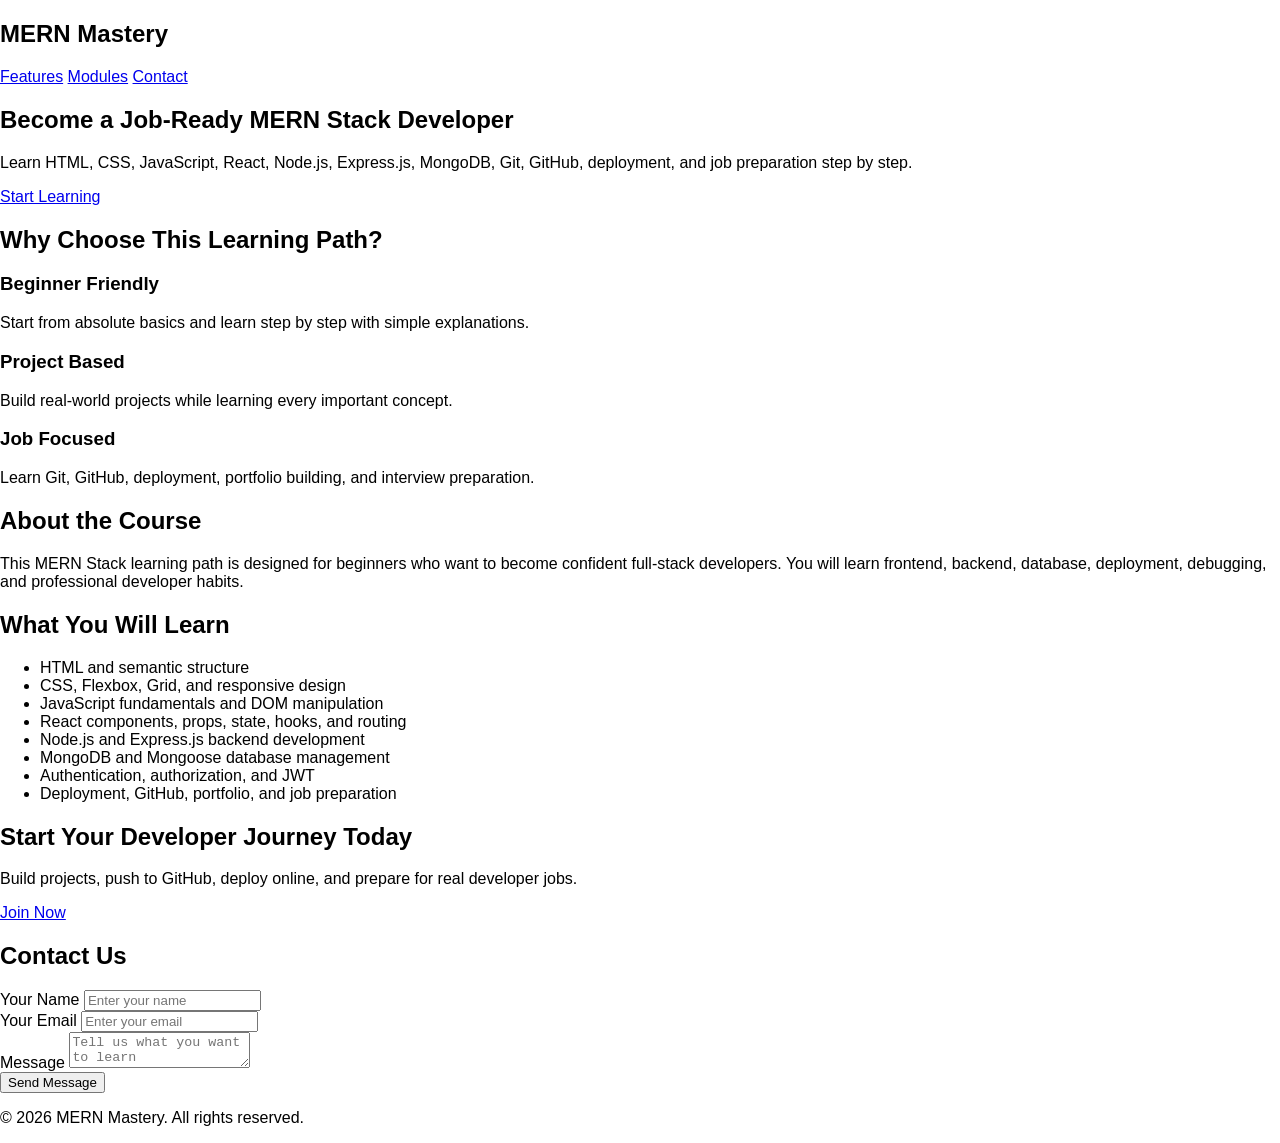
==== 02-html-css/landing-page/index.html @ 7d9c3542 "Start landing page HTML structure" ====
<!doctype html>
<html lang="en">
  <head>
    <meta charset="UTF-8" />
    <meta name="viewport" content="width=device-width, initial-scale=1.0" />
    <title>MERN Course Landing Page</title>
    <link rel="stylesheet" href="style.css" />
  </head>
  <body>
    <header>
      <nav>
        <h1>MERN Mastery</h1>

        <div>
          <a href="#features">Features</a>
          <a href="#modules">Modules</a>
          <a href="#contact">Contact</a>
        </div>
      </nav>
    </header>

    <main>
      <section id="hero">
        <h2>Become a Job-Ready MERN Stack Developer</h2>

        <p>
          Learn HTML, CSS, JavaScript, React, Node.js, Express.js, MongoDB, Git,
          GitHub, deployment, and job preparation step by step.
        </p>

        <a href="#contact">Start Learning</a>
      </section>

      <section id="features">
        <h2>Why Choose This Learning Path?</h2>

        <div>
          <article>
            <h3>Beginner Friendly</h3>
            <p>
              Start from absolute basics and learn step by step with simple
              explanations.
            </p>
          </article>

          <article>
            <h3>Project Based</h3>
            <p>
              Build real-world projects while learning every important concept.
            </p>
          </article>

          <article>
            <h3>Job Focused</h3>
            <p>
              Learn Git, GitHub, deployment, portfolio building, and interview
              preparation.
            </p>
          </article>
        </div>
      </section>

      <section id="about">
        <h2>About the Course</h2>

        <p>
          This MERN Stack learning path is designed for beginners who want to
          become confident full-stack developers. You will learn frontend,
          backend, database, deployment, debugging, and professional developer
          habits.
        </p>
      </section>

      <section id="modules">
        <h2>What You Will Learn</h2>

        <ul>
          <li>HTML and semantic structure</li>
          <li>CSS, Flexbox, Grid, and responsive design</li>
          <li>JavaScript fundamentals and DOM manipulation</li>
          <li>React components, props, state, hooks, and routing</li>
          <li>Node.js and Express.js backend development</li>
          <li>MongoDB and Mongoose database management</li>
          <li>Authentication, authorization, and JWT</li>
          <li>Deployment, GitHub, portfolio, and job preparation</li>
        </ul>
      </section>

      <section id="cta">
        <h2>Start Your Developer Journey Today</h2>

        <p>
          Build projects, push to GitHub, deploy online, and prepare for real
          developer jobs.
        </p>

        <a href="#contact">Join Now</a>
      </section>

      <section id="contact">
        <h2>Contact Us</h2>

        <form>
          <div>
            <label for="name">Your Name</label>
            <input
              type="text"
              id="name"
              name="name"
              placeholder="Enter your name"
              required
            />
          </div>

          <div>
            <label for="email">Your Email</label>
            <input
              type="email"
              id="email"
              name="email"
              placeholder="Enter your email"
              required
            />
          </div>

          <div>
            <label for="message">Message</label>
            <textarea
              id="message"
              name="message"
              placeholder="Tell us what you want to learn"
              required
            ></textarea>
          </div>

          <button type="submit">Send Message</button>
        </form>
      </section>
    </main>

    <footer>
      <p>&copy; 2026 MERN Mastery. All rights reserved.</p>
    </footer>
  </body>
</html>
---- 02-html-css/landing-page/style.css ----
* {
  box-sizing: border-box;
}

body {
  margin: 0;
  font-family: Arial, sans-serif;
}

img {
  max-width: 100%;
}
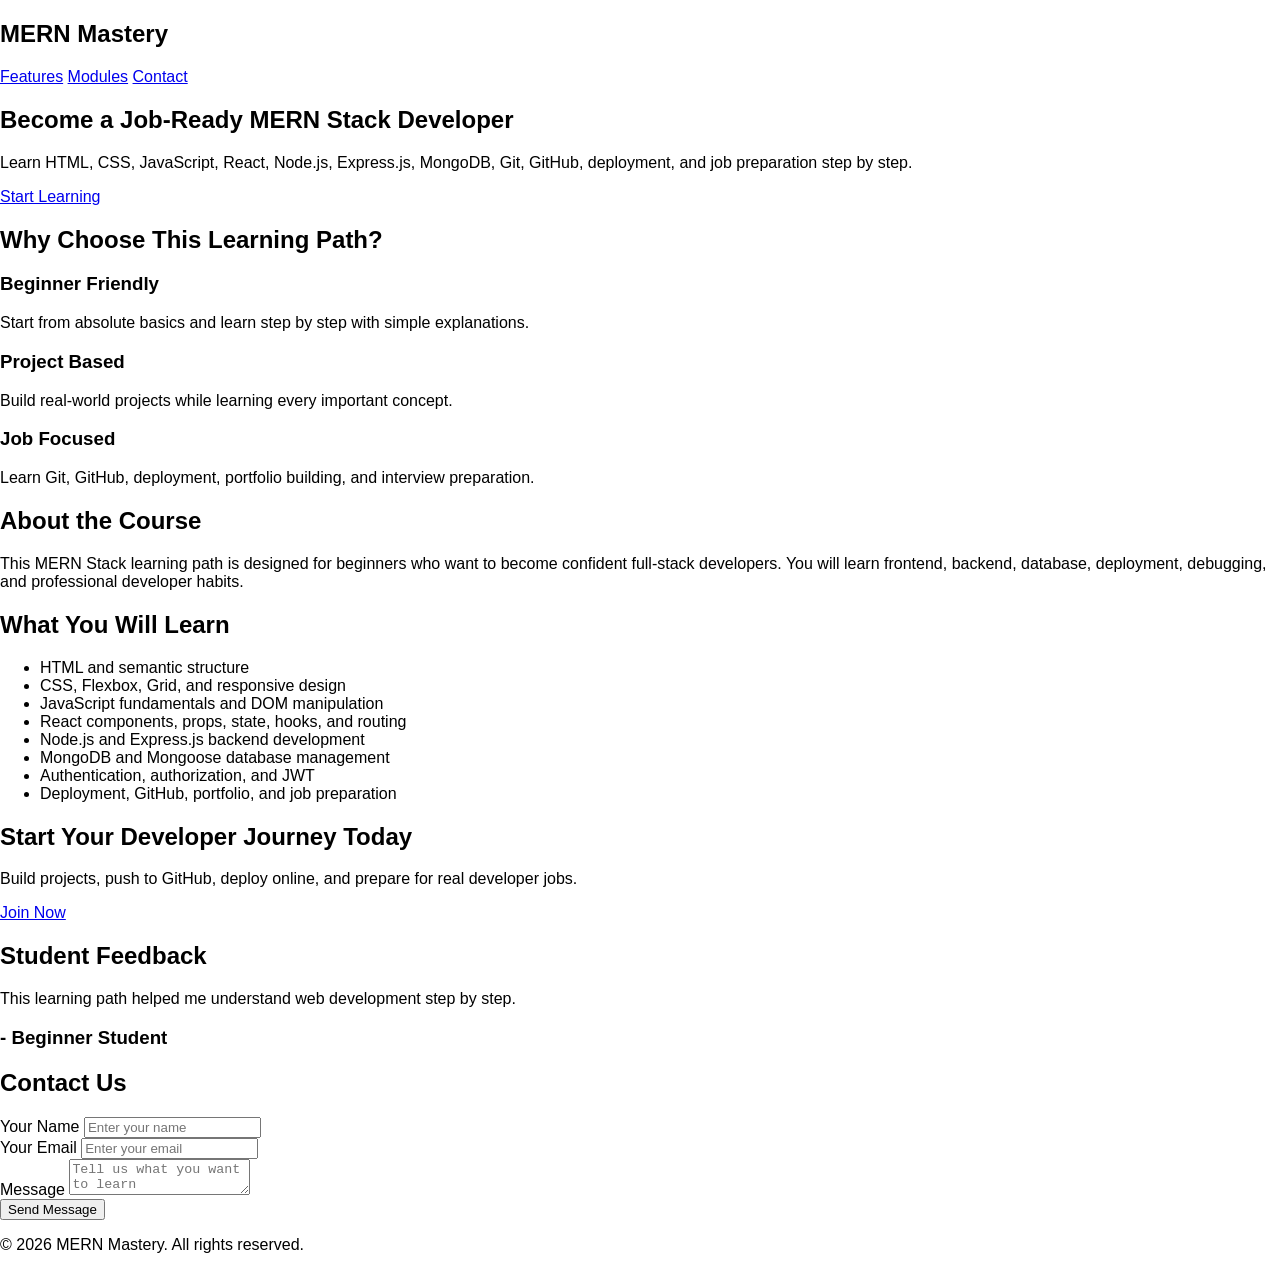
==== commit a2b6b2c2: "Add testimonials section to landing page" ====
--- a/02-html-css/landing-page/index.html
+++ b/02-html-css/landing-page/index.html
@@ -96,6 +96,17 @@
 
         <a href="#contact">Join Now</a>
       </section>
+      <section id="testimonials">
+        <h2>Student Feedback</h2>
+
+        <article>
+          <p>
+            This learning path helped me understand web development step by
+            step.
+          </p>
+          <h3>- Beginner Student</h3>
+        </article>
+      </section>
 
       <section id="contact">
         <h2>Contact Us</h2>
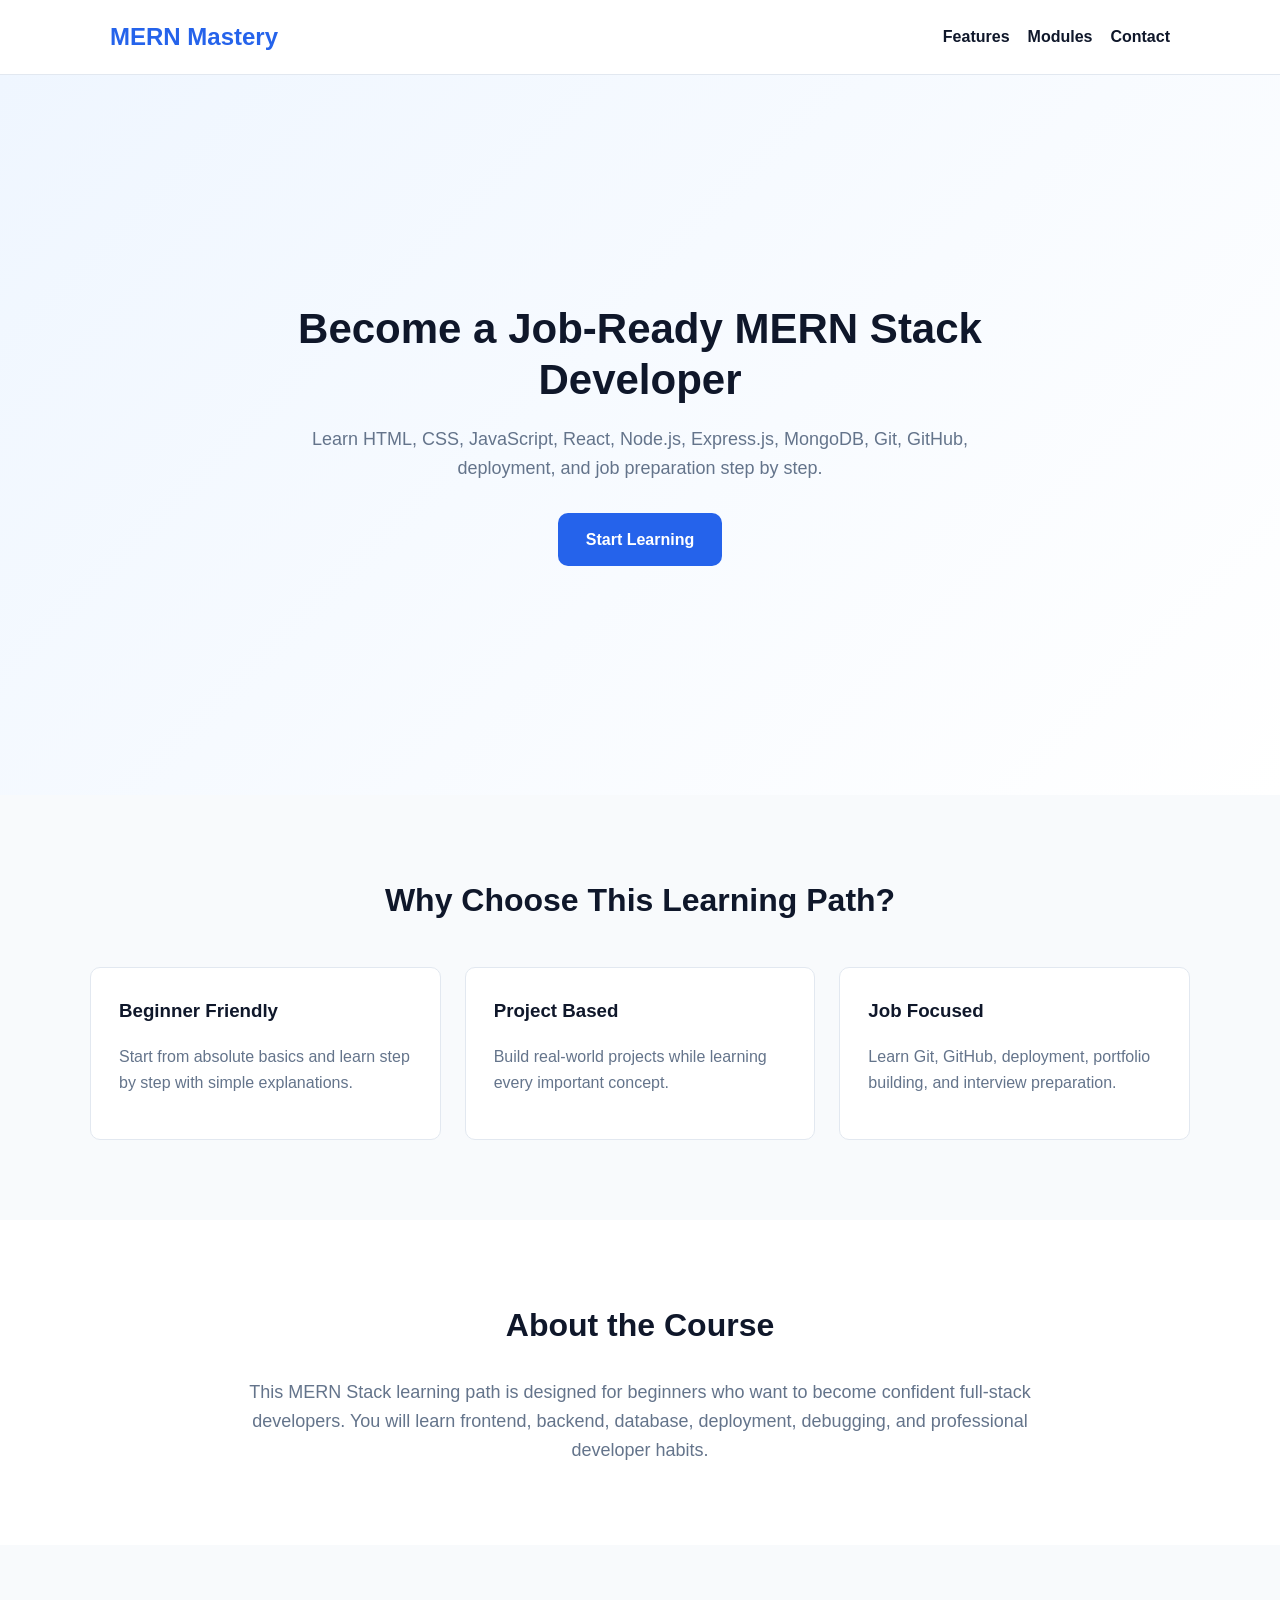
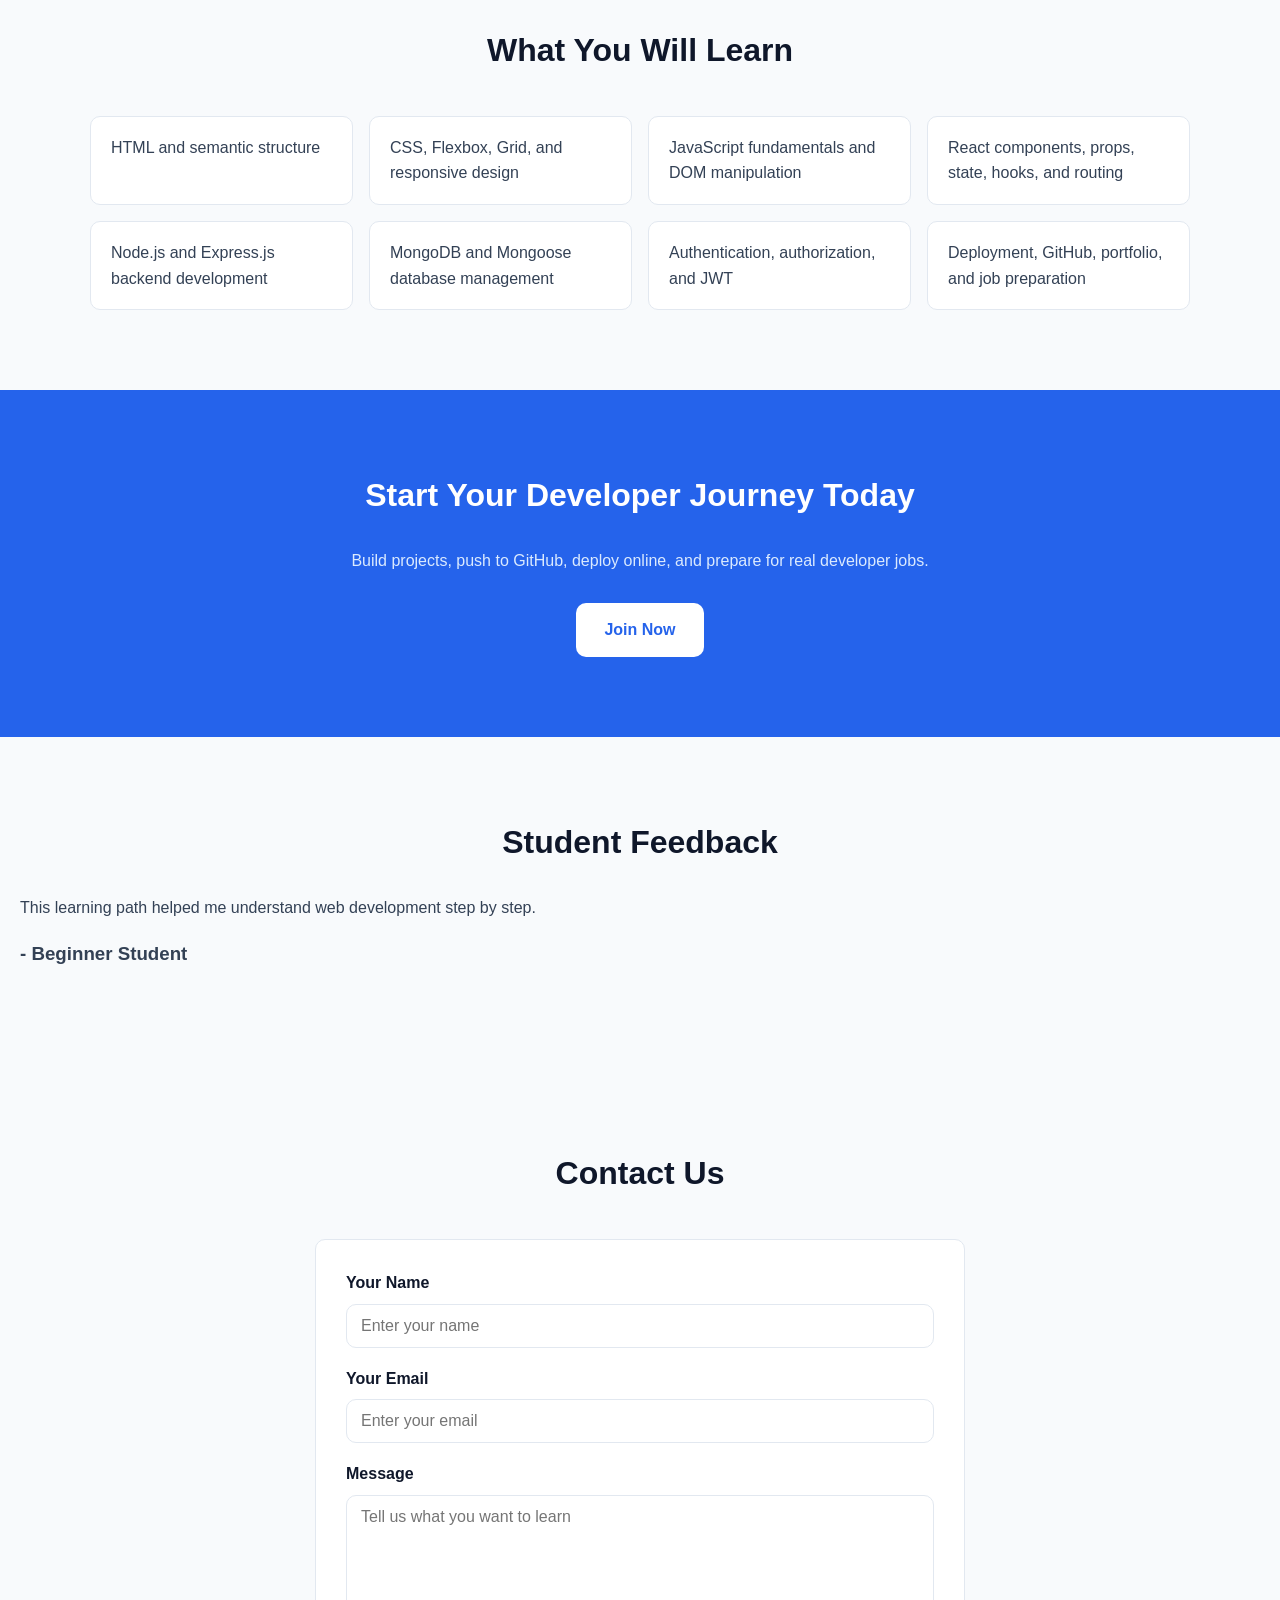
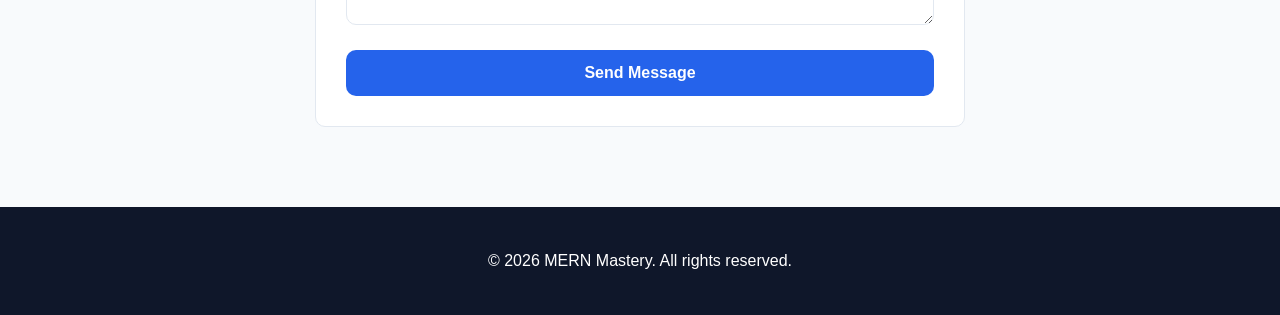
==== commit 70eea2ae: "Style landing page sections and responsive cards" ====
--- a/02-html-css/landing-page/index.html
+++ b/02-html-css/landing-page/index.html
@@ -34,7 +34,7 @@
       <section id="features">
         <h2>Why Choose This Learning Path?</h2>
 
-        <div>
+        <div class="feature-grid">
           <article>
             <h3>Beginner Friendly</h3>
             <p>
--- a/02-html-css/landing-page/style.css
+++ b/02-html-css/landing-page/style.css
@@ -1,12 +1,375 @@
+/* =========================
+   Global Variables
+========================= */
+
+:root {
+  --primary-color: #2563eb;
+  --primary-dark: #1e40af;
+  --secondary-color: #0f172a;
+  --background-color: #f8fafc;
+  --white-color: #ffffff;
+  --text-color: #334155;
+  --muted-text-color: #64748b;
+  --border-color: #e2e8f0;
+
+  --container-width: 1100px;
+  --section-padding: 80px 20px;
+  --border-radius: 10px;
+  --transition-speed: 0.3s ease;
+}
+
+/* =========================
+   Base Styles
+========================= */
+
 * {
   box-sizing: border-box;
+}
+
+html {
+  scroll-behavior: smooth;
 }
 
 body {
   margin: 0;
   font-family: Arial, sans-serif;
+  background-color: var(--background-color);
+  color: var(--text-color);
+  line-height: 1.6;
+}
+
+a {
+  text-decoration: none;
 }
 
 img {
   max-width: 100%;
 }
+
+/* =========================
+   Header and Navigation
+========================= */
+
+header {
+  background-color: var(--white-color);
+  border-bottom: 1px solid var(--border-color);
+  position: sticky;
+  top: 0;
+  z-index: 10;
+}
+
+nav {
+  max-width: var(--container-width);
+  margin: 0 auto;
+  padding: 18px 20px;
+
+  display: flex;
+  justify-content: space-between;
+  align-items: center;
+  gap: 20px;
+}
+
+nav h1 {
+  margin: 0;
+  color: var(--primary-color);
+  font-size: 24px;
+}
+
+nav div {
+  display: flex;
+  gap: 18px;
+  flex-wrap: wrap;
+}
+
+nav a {
+  color: var(--secondary-color);
+  font-weight: bold;
+  transition: all var(--transition-speed);
+}
+
+nav a:hover {
+  color: var(--primary-color);
+  transform: translateY(-2px);
+}
+
+/* =========================
+   Hero Section
+========================= */
+
+#hero {
+  min-height: 80vh;
+  padding: var(--section-padding);
+  background: linear-gradient(135deg, #eff6ff, #ffffff);
+
+  display: flex;
+  flex-direction: column;
+  justify-content: center;
+  align-items: center;
+  text-align: center;
+}
+
+#hero h2 {
+  max-width: 800px;
+  margin: 0 0 20px;
+  color: var(--secondary-color);
+  font-size: 42px;
+  line-height: 1.2;
+}
+
+#hero p {
+  max-width: 700px;
+  margin: 0 0 30px;
+  color: var(--muted-text-color);
+  font-size: 18px;
+}
+
+#hero a {
+  display: inline-block;
+  background-color: var(--primary-color);
+  color: var(--white-color);
+  padding: 14px 28px;
+  border-radius: var(--border-radius);
+  font-weight: bold;
+  transition: all var(--transition-speed);
+}
+
+#hero a:hover {
+  background-color: var(--primary-dark);
+  transform: translateY(-3px);
+}
+
+/* =========================
+   Shared Section Styles
+========================= */
+
+main section {
+  padding: var(--section-padding);
+}
+
+main section h2 {
+  margin-top: 0;
+  color: var(--secondary-color);
+  font-size: 32px;
+  text-align: center;
+}
+
+main section > p {
+  max-width: 800px;
+  margin: 0 auto;
+  text-align: center;
+  color: var(--muted-text-color);
+}
+
+/* =========================
+   Feature Cards
+========================= */
+
+.feature-grid {
+  max-width: var(--container-width);
+  margin: 40px auto 0;
+
+  display: grid;
+  grid-template-columns: repeat(auto-fit, minmax(250px, 1fr));
+  gap: 24px;
+}
+
+.feature-grid article {
+  background-color: var(--white-color);
+  padding: 28px;
+  border: 1px solid var(--border-color);
+  border-radius: var(--border-radius);
+  transition: all var(--transition-speed);
+}
+
+.feature-grid article:hover {
+  transform: translateY(-6px);
+  box-shadow: 0 10px 24px rgba(15, 23, 42, 0.12);
+}
+
+.feature-grid h3 {
+  margin-top: 0;
+  color: var(--secondary-color);
+}
+
+.feature-grid p {
+  color: var(--muted-text-color);
+}
+
+/* =========================
+   About Section
+========================= */
+
+#about {
+  background-color: var(--white-color);
+}
+
+#about p {
+  max-width: 850px;
+  margin: 0 auto;
+  color: var(--muted-text-color);
+  font-size: 18px;
+  text-align: center;
+}
+
+/* =========================
+   Modules Section
+========================= */
+
+#modules ul {
+  max-width: var(--container-width);
+  margin: 40px auto 0;
+  padding: 0;
+  list-style: none;
+
+  display: grid;
+  grid-template-columns: repeat(auto-fit, minmax(260px, 1fr));
+  gap: 16px;
+}
+
+#modules li {
+  background-color: var(--white-color);
+  padding: 18px 20px;
+  border: 1px solid var(--border-color);
+  border-radius: var(--border-radius);
+  color: var(--text-color);
+}
+
+/* =========================
+   CTA Section
+========================= */
+
+#cta {
+  background-color: var(--primary-color);
+  color: var(--white-color);
+  text-align: center;
+}
+
+#cta h2 {
+  color: var(--white-color);
+}
+
+#cta p {
+  color: #dbeafe;
+  margin-bottom: 30px;
+}
+
+#cta a {
+  display: inline-block;
+  background-color: var(--white-color);
+  color: var(--primary-color);
+  padding: 14px 28px;
+  border-radius: var(--border-radius);
+  font-weight: bold;
+  transition: all var(--transition-speed);
+}
+
+#cta a:hover {
+  background-color: #dbeafe;
+  transform: translateY(-3px);
+}
+
+/* =========================
+   Contact Section
+========================= */
+
+#contact form {
+  max-width: 650px;
+  margin: 40px auto 0;
+  background-color: var(--white-color);
+  padding: 30px;
+  border: 1px solid var(--border-color);
+  border-radius: var(--border-radius);
+}
+
+#contact form div {
+  margin-bottom: 18px;
+}
+
+label {
+  display: block;
+  margin-bottom: 8px;
+  font-weight: bold;
+  color: var(--secondary-color);
+}
+
+input,
+textarea {
+  width: 100%;
+  padding: 12px 14px;
+  border: 1px solid var(--border-color);
+  border-radius: var(--border-radius);
+  font-family: inherit;
+  font-size: 16px;
+}
+
+textarea {
+  min-height: 130px;
+  resize: vertical;
+}
+
+input:focus,
+textarea:focus {
+  outline: 2px solid var(--primary-color);
+  outline-offset: 2px;
+}
+
+button {
+  display: inline-block;
+  width: 100%;
+  padding: 14px 24px;
+  border: none;
+  border-radius: var(--border-radius);
+  background-color: var(--primary-color);
+  color: var(--white-color);
+  font-weight: bold;
+  font-size: 16px;
+  cursor: pointer;
+  transition: all var(--transition-speed);
+}
+
+button:hover {
+  background-color: var(--primary-dark);
+}
+
+/* =========================
+   Footer
+========================= */
+
+footer {
+  background-color: var(--secondary-color);
+  color: var(--white-color);
+  text-align: center;
+  padding: 25px 20px;
+}
+
+
+/* =========================
+   Responsive Design
+========================= */
+
+@media (max-width: 768px) {
+  nav {
+    flex-direction: column;
+    text-align: center;
+  }
+
+  nav div {
+    justify-content: center;
+  }
+
+  #hero h2 {
+    font-size: 32px;
+  }
+
+  #hero p {
+    font-size: 16px;
+  }
+
+  main section {
+    padding: 60px 16px;
+  }
+
+  #contact form {
+    padding: 22px;
+  }
+}
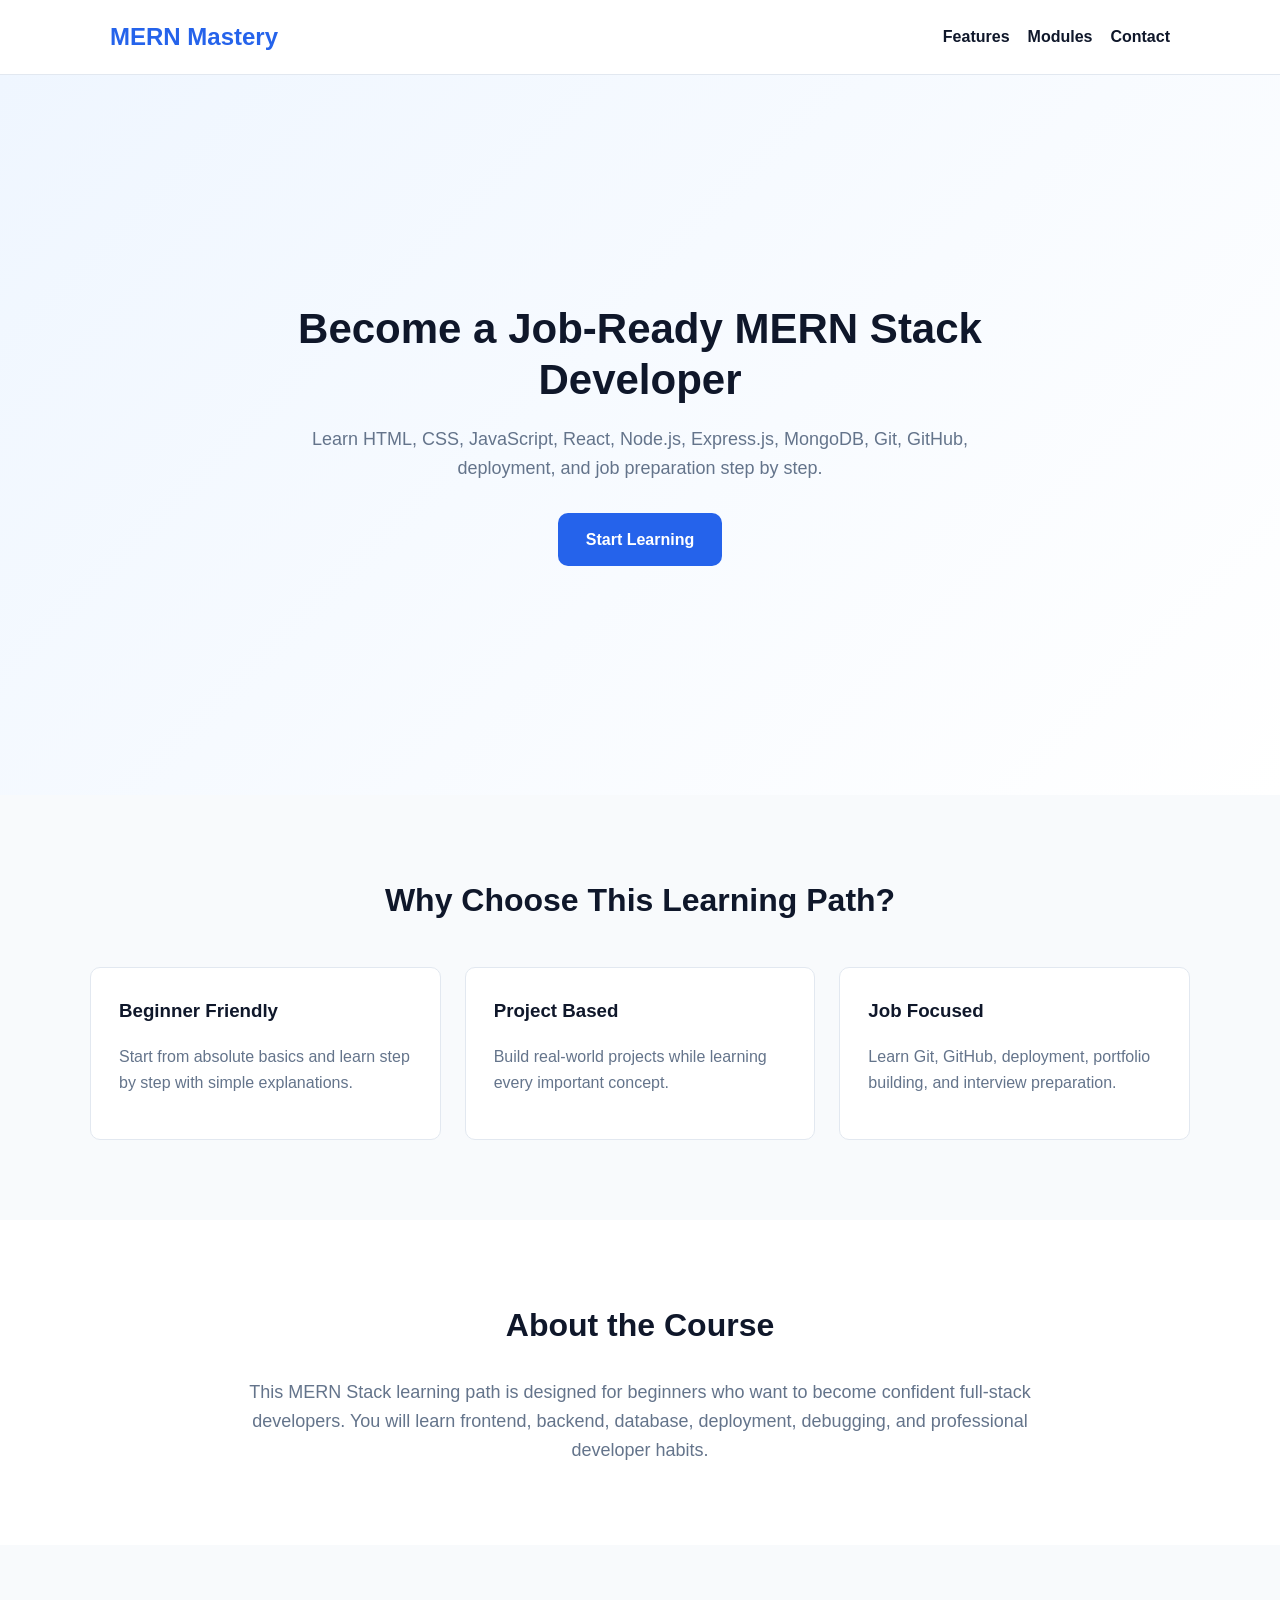
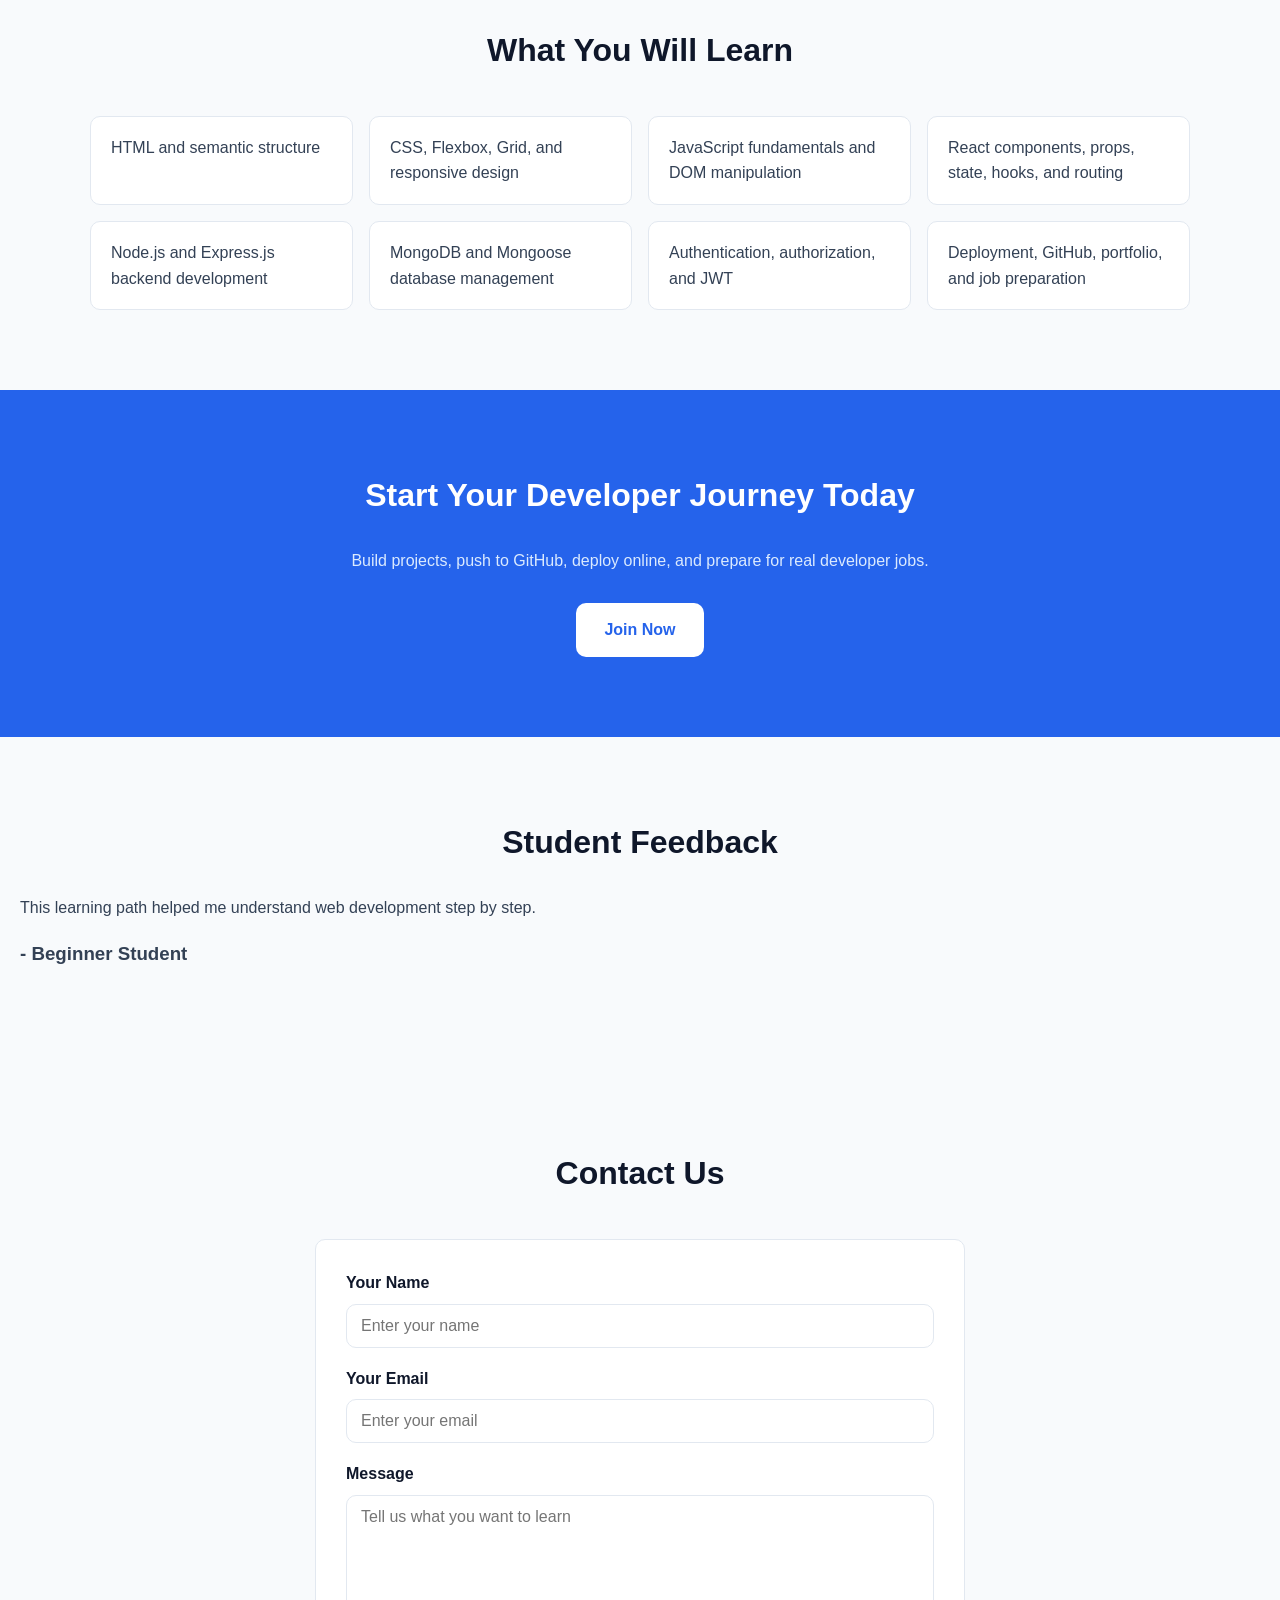
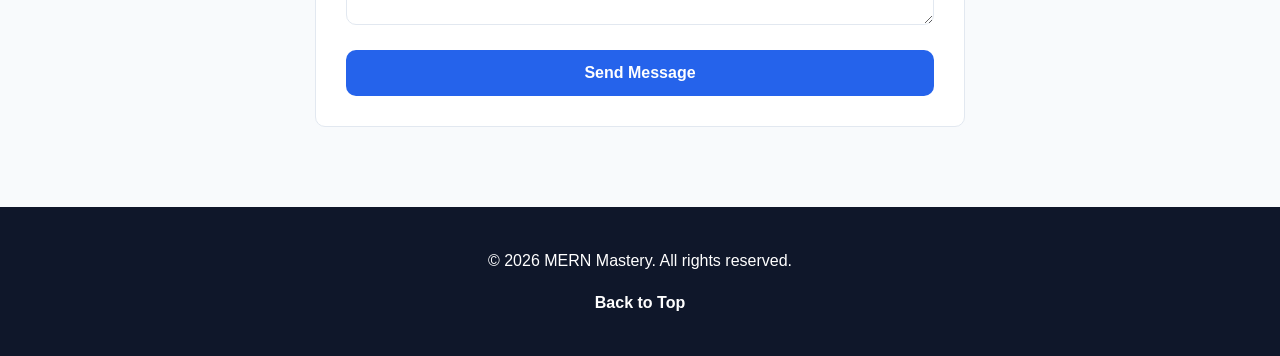
==== commit b56890a0: "Polish landing page and improve accessibility" ====
--- a/02-html-css/landing-page/index.html
+++ b/02-html-css/landing-page/index.html
@@ -151,6 +151,10 @@
 
     <footer>
       <p>&copy; 2026 MERN Mastery. All rights reserved.</p>
+
+      <p>
+        <a href="#hero">Back to Top</a>
+      </p>
     </footer>
   </body>
 </html>
--- a/02-html-css/landing-page/style.css
+++ b/02-html-css/landing-page/style.css
@@ -232,6 +232,12 @@
   border: 1px solid var(--border-color);
   border-radius: var(--border-radius);
   color: var(--text-color);
+  transition: all var(--transition-speed);
+}
+
+#modules li:hover {
+  transform: translateY(-4px);
+  box-shadow: 0 8px 18px rgba(15, 23, 42, 0.1);
 }
 
 /* =========================
@@ -331,6 +337,12 @@
   background-color: var(--primary-dark);
 }
 
+button:active,
+#hero a:active,
+#cta a:active {
+  transform: scale(0.98);
+}
+
 /* =========================
    Footer
 ========================= */
@@ -342,7 +354,53 @@
   padding: 25px 20px;
 }
 
-
+footer a {
+  color: var(--white-color);
+  font-weight: bold;
+}
+
+footer a:hover {
+  color: #dbeafe;
+}
+/* =========================
+   Animations
+========================= */
+
+@keyframes fadeInUp {
+  from {
+    opacity: 0;
+    transform: translateY(25px);
+  }
+
+  to {
+    opacity: 1;
+    transform: translateY(0);
+  }
+}
+
+#hero h2,
+#hero p,
+#hero a {
+  animation: fadeInUp 0.8s ease;
+}
+
+.feature-grid article,
+#modules li,
+#contact form {
+  animation: fadeInUp 0.8s ease;
+}
+
+/* =========================
+   Accessibility
+========================= */
+
+a:focus,
+button:focus,
+input:focus,
+textarea:focus {
+  outline: 3px solid var(--primary-color);
+  outline-offset: 3px;
+}
 /* =========================
    Responsive Design
 ========================= */
@@ -372,4 +430,12 @@
   #contact form {
     padding: 22px;
   }
-}+}
+
+@media (prefers-reduced-motion: reduce) {
+  * {
+    animation: none;
+    transition: none;
+    scroll-behavior: auto;
+  }
+}
